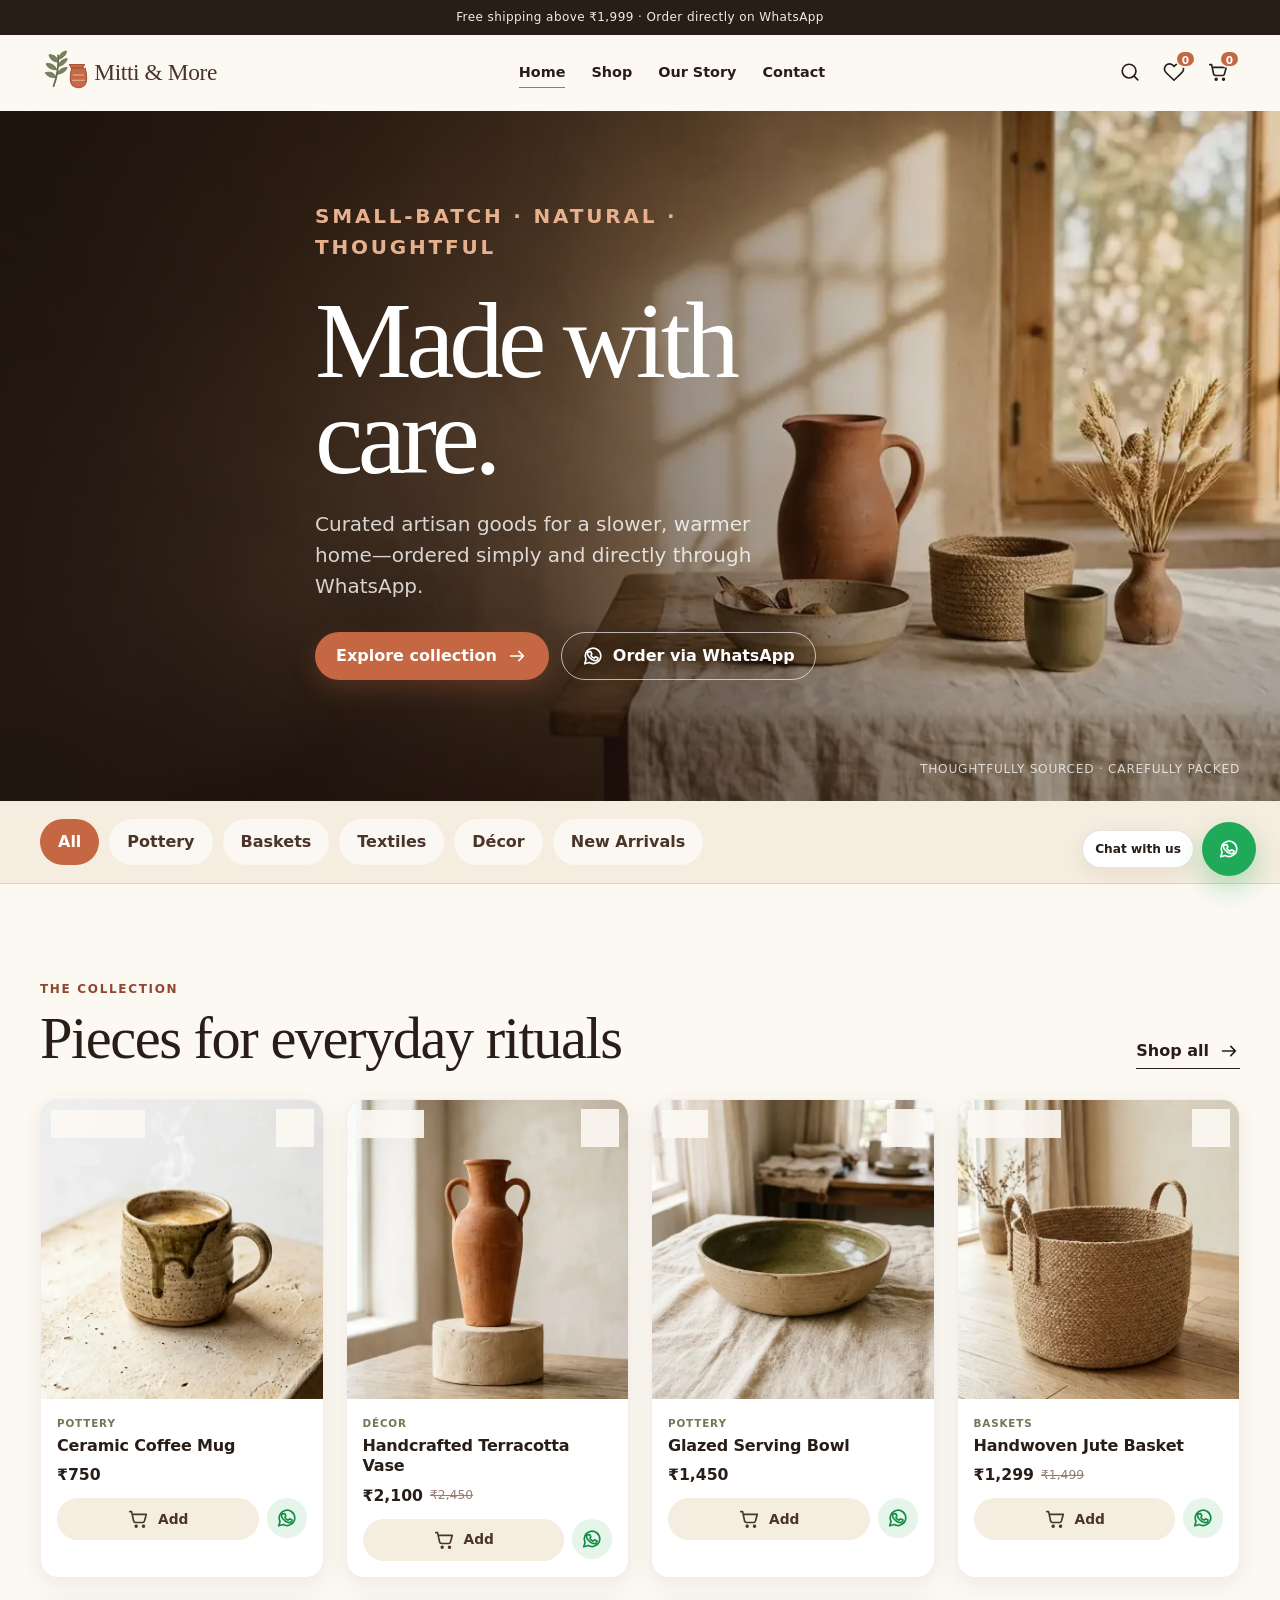
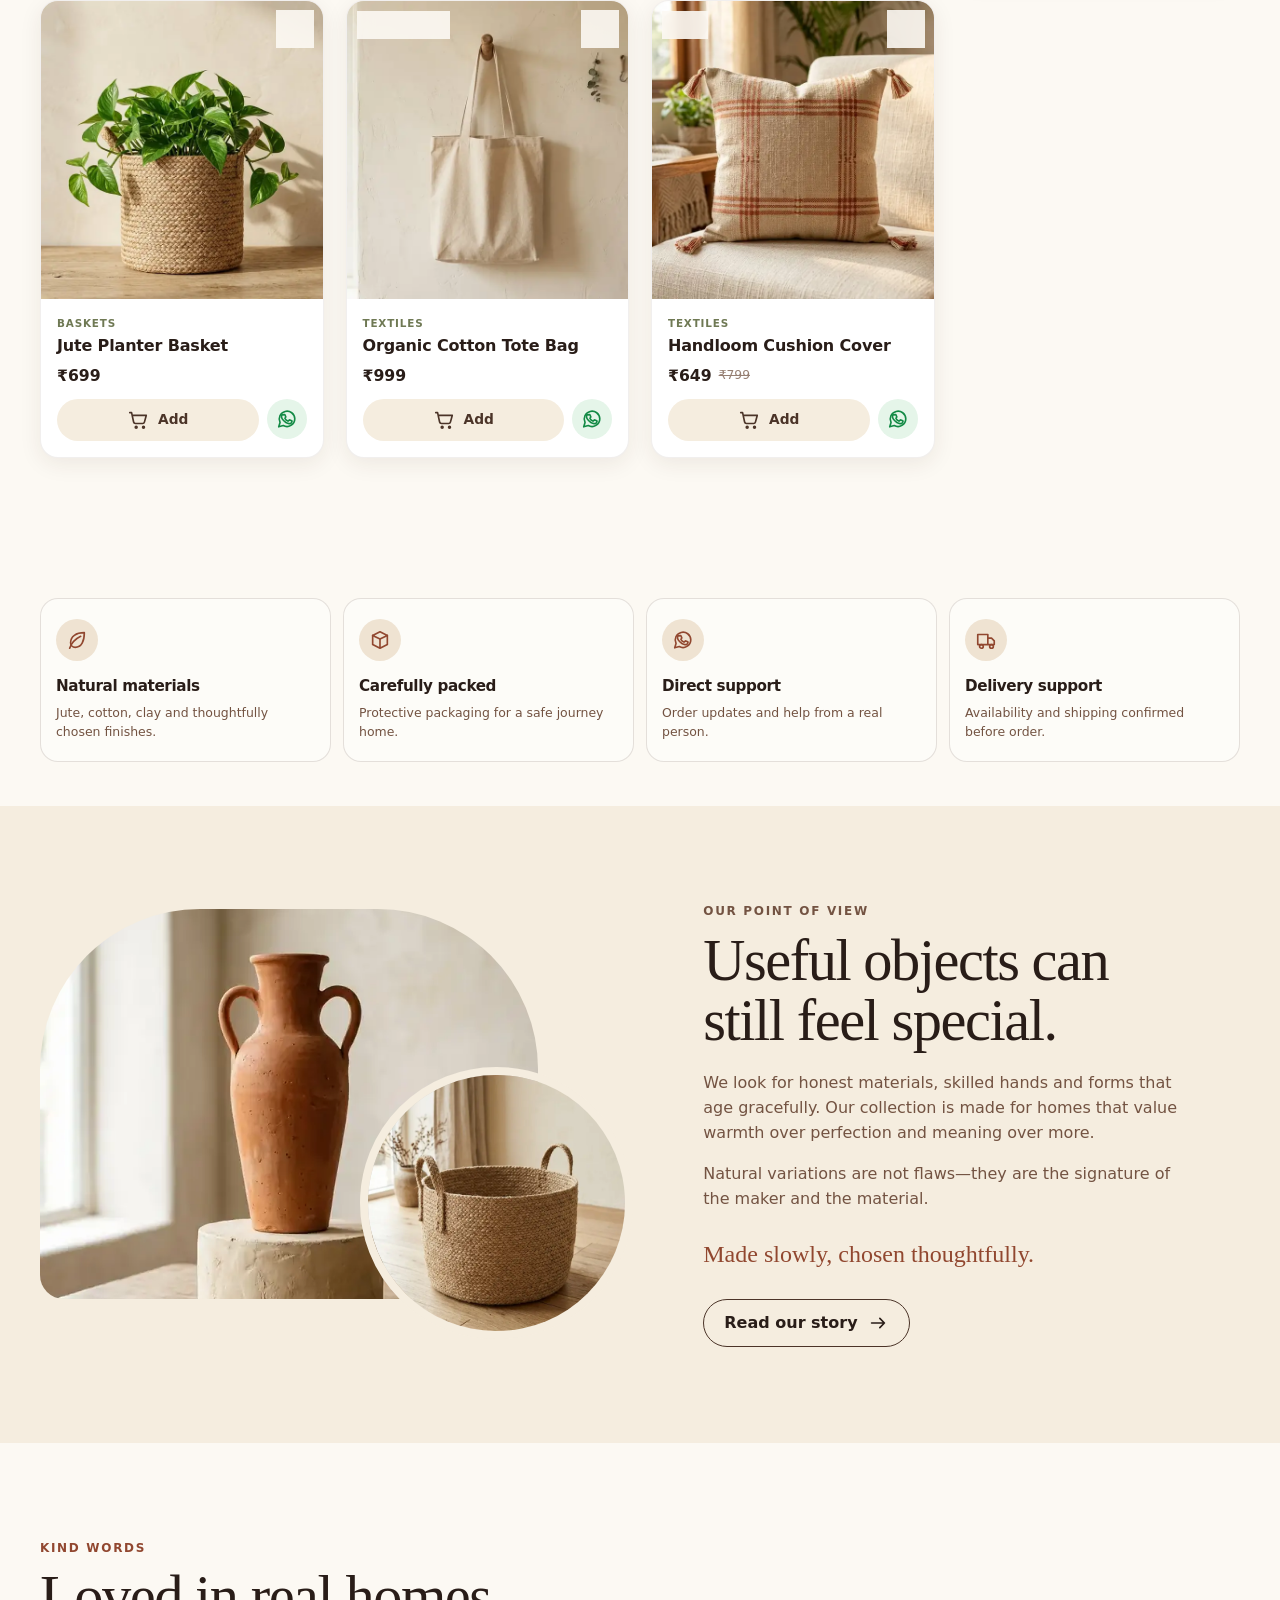
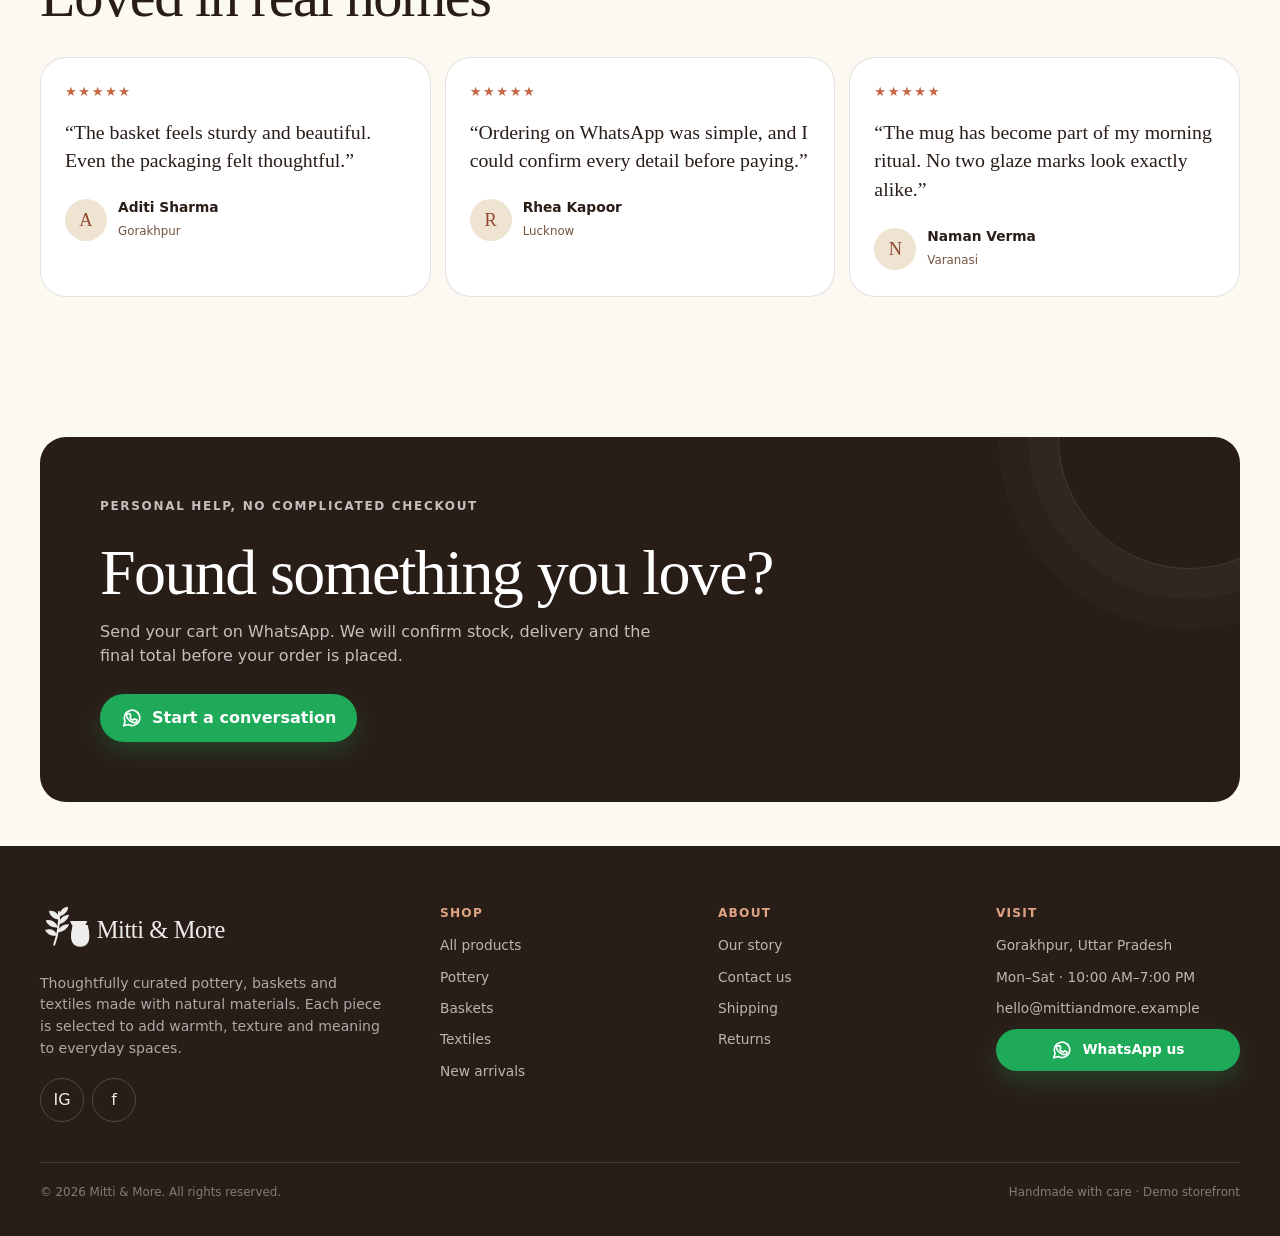
==== index.html @ ba809a96 "Install Mitti & More website" ====
<!doctype html>
<html lang="en-IN">
<head>
  <meta charset="utf-8">
  <meta name="viewport" content="width=device-width,initial-scale=1,viewport-fit=cover">
  <meta name="theme-color" content="#f5eddf">
  <meta name="description" content="Shop thoughtfully curated pottery, baskets and handwoven textiles. Build your cart and order directly on WhatsApp.">
  <meta property="og:title" content="Mitti & More — Handmade for warmer living">
  <meta property="og:description" content="Natural pottery, baskets and textiles ordered directly on WhatsApp.">
  <meta property="og:image" content="assets/images/hero/hero-home.jpg">
  <title>Mitti & More — Handmade for warmer living</title>
  <link rel="icon" href="favicon.svg" type="image/svg+xml">
  <link rel="manifest" href="manifest.webmanifest">
  <link rel="stylesheet" href="css/style.css">
  <script src="js/store-config.js" defer></script>
  <script src="js/products.js" defer></script>
  <script src="js/app.js" defer></script>
</head>
<body data-page="home"><main id="page-root"></main><noscript>This catalog needs JavaScript for product browsing and cart features.</noscript></body>
</html>
---- css/style.css ----
/* Mitti & More — mobile-first handcrafted commerce UI */
:root {
  --cream-50: #fcf9f3;
  --cream-100: #f5eddf;
  --cream-150: #efe3d2;
  --sand-200: #ddc9ad;
  --sand-300: #ceb28f;
  --terracotta-400: #d47a55;
  --terracotta-500: #c56743;
  --terracotta-700: #91472f;
  --sage-500: #6f7954;
  --brown-600: #735342;
  --brown-800: #4b3428;
  --brown-950: #291d18;
  --whatsapp: #1faa59;
  --whatsapp-dark: #138a45;
  --white: #ffffff;
  --danger: #a43c35;
  --line: rgba(75, 52, 40, .14);
  --shadow-sm: 0 6px 22px rgba(62, 43, 31, .08);
  --shadow-md: 0 18px 50px rgba(62, 43, 31, .12);
  --shadow-lg: 0 26px 80px rgba(42, 29, 22, .18);
  --serif: "Iowan Old Style", "Palatino Linotype", "Book Antiqua", Palatino, Georgia, serif;
  --sans: Inter, ui-sans-serif, system-ui, -apple-system, BlinkMacSystemFont, "Segoe UI", sans-serif;
  --container: 1200px;
  --radius-sm: 12px;
  --radius-md: 18px;
  --radius-lg: 26px;
  --header-height: 76px;
}

* { box-sizing: border-box; }
html { scroll-behavior: smooth; scroll-padding-top: 100px; }
body {
  margin: 0;
  min-width: 300px;
  background: var(--cream-50);
  color: var(--brown-950);
  font-family: var(--sans);
  font-size: 16px;
  line-height: 1.55;
  -webkit-font-smoothing: antialiased;
}
body.menu-open,
body.modal-open { overflow: hidden; }
img { max-width: 100%; display: block; }
a { color: inherit; text-decoration: none; }
button, input, select, textarea { font: inherit; }
button { color: inherit; }
button:focus-visible, a:focus-visible, input:focus-visible, select:focus-visible, textarea:focus-visible {
  outline: 3px solid rgba(197, 103, 67, .32);
  outline-offset: 3px;
}
::selection { background: var(--sand-200); color: var(--brown-950); }

.container { width: min(calc(100% - 32px), var(--container)); margin-inline: auto; }
.section { padding: 72px 0; }
.section-sm { padding: 44px 0; }
.eyebrow {
  margin: 0 0 10px;
  color: var(--terracotta-700);
  font-size: .75rem;
  font-weight: 800;
  letter-spacing: .14em;
  text-transform: uppercase;
}
.display, h1, h2, h3 { font-family: var(--serif); font-weight: 500; letter-spacing: -.025em; }
h1, h2, h3, p { margin-top: 0; }
.section-title { margin: 0; font-size: clamp(2rem, 5vw, 3.65rem); line-height: 1.03; }
.section-intro { max-width: 600px; color: var(--brown-600); margin: 14px 0 0; }
.section-heading { display: flex; justify-content: space-between; gap: 24px; align-items: end; margin-bottom: 30px; }
.muted { color: var(--brown-600); }
.sr-only { position: absolute; width: 1px; height: 1px; padding: 0; margin: -1px; overflow: hidden; clip: rect(0, 0, 0, 0); white-space: nowrap; border: 0; }
.no-scrollbar { scrollbar-width: none; }
.no-scrollbar::-webkit-scrollbar { display: none; }

/* Buttons */
.btn {
  border: 1px solid transparent;
  min-height: 48px;
  padding: 12px 20px;
  border-radius: 999px;
  display: inline-flex;
  align-items: center;
  justify-content: center;
  gap: 9px;
  font-weight: 750;
  line-height: 1;
  cursor: pointer;
  transition: transform .2s ease, box-shadow .2s ease, background .2s ease, border-color .2s ease;
}
.btn:hover { transform: translateY(-2px); }
.btn-primary { background: var(--terracotta-500); color: var(--white); box-shadow: 0 10px 25px rgba(197, 103, 67, .24); }
.btn-primary:hover { background: var(--terracotta-700); }
.btn-whatsapp { background: var(--whatsapp); color: var(--white); box-shadow: 0 10px 25px rgba(31, 170, 89, .24); }
.btn-whatsapp:hover { background: var(--whatsapp-dark); }
.btn-dark { background: var(--brown-950); color: var(--white); }
.btn-outline { background: transparent; border-color: var(--brown-800); }
.btn-outline:hover { background: var(--brown-950); color: white; }
.btn-soft { background: var(--cream-100); color: var(--brown-800); }
.btn-link { min-height: auto; border: 0; padding: 6px 0; background: none; border-radius: 0; border-bottom: 1px solid currentColor; }
.btn-block { width: 100%; }
.btn-sm { min-height: 40px; padding: 9px 14px; font-size: .86rem; }
.icon-btn {
  width: 44px; height: 44px; border: 0; border-radius: 50%; display: inline-grid; place-items: center;
  background: transparent; cursor: pointer; position: relative; transition: background .2s ease, transform .2s ease;
}
.icon-btn:hover { background: var(--cream-100); transform: translateY(-1px); }
.icon { width: 22px; height: 22px; display: block; fill: none; stroke: currentColor; stroke-width: 1.8; stroke-linecap: round; stroke-linejoin: round; }
.badge-count {
  position: absolute; right: 0; top: 0; min-width: 18px; height: 18px; padding: 0 5px;
  display: grid; place-items: center; background: var(--terracotta-500); color: white; border: 2px solid var(--cream-50); border-radius: 999px; font-size: .66rem; font-weight: 800;
}

/* Announcement + header */
.announcement { background: var(--brown-950); color: var(--cream-100); text-align: center; font-size: .75rem; letter-spacing: .035em; padding: 8px 16px; }
.site-header {
  height: var(--header-height); position: sticky; top: 0; z-index: 50; background: rgba(252,249,243,.94);
  backdrop-filter: blur(14px); border-bottom: 1px solid transparent; transition: box-shadow .2s, border-color .2s;
}
.site-header.scrolled { border-color: var(--line); box-shadow: 0 7px 25px rgba(62, 43, 31, .06); }
.header-inner { height: 100%; display: flex; align-items: center; justify-content: space-between; gap: 18px; }
.brand-logo { width: 196px; max-width: 48vw; }
.brand-logo img { width: 100%; height: auto; }
.desktop-nav { display: none; align-items: center; gap: 26px; font-size: .9rem; font-weight: 700; }
.desktop-nav a { position: relative; padding: 8px 0; }
.desktop-nav a::after { content: ""; position: absolute; left: 0; right: 100%; bottom: 3px; height: 1px; background: var(--terracotta-500); transition: right .2s; }
.desktop-nav a:hover::after, .desktop-nav a.active::after { right: 0; }
.header-actions { display: flex; align-items: center; gap: 0; }
.menu-toggle { display: inline-grid; }

/* Mobile menu */
.mobile-menu { position: fixed; inset: 0; z-index: 90; background: rgba(41,29,24,.45); opacity: 0; visibility: hidden; transition: .25s ease; }
.mobile-menu.open { opacity: 1; visibility: visible; }
.mobile-menu-panel {
  width: min(88vw, 390px); height: 100%; margin-left: auto; padding: 22px; background: var(--cream-50); transform: translateX(100%); transition: transform .3s ease; display: flex; flex-direction: column;
}
.mobile-menu.open .mobile-menu-panel { transform: translateX(0); }
.menu-head { display: flex; justify-content: space-between; align-items: center; padding-bottom: 24px; border-bottom: 1px solid var(--line); }
.menu-head img { width: 175px; }
.mobile-nav { display: grid; padding: 22px 0; }
.mobile-nav a { font-family: var(--serif); font-size: 1.8rem; padding: 12px 4px; border-bottom: 1px solid var(--line); }
.mobile-menu-foot { margin-top: auto; background: var(--cream-100); padding: 18px; border-radius: var(--radius-md); color: var(--brown-600); font-size: .9rem; }

/* Search overlay */
.search-overlay { position: fixed; inset: 0; z-index: 100; background: rgba(41,29,24,.6); opacity: 0; visibility: hidden; transition: .2s ease; padding: 18px; }
.search-overlay.open { opacity: 1; visibility: visible; }
.search-panel { width: min(100%, 760px); max-height: min(680px, calc(100vh - 36px)); overflow: hidden; margin: 6vh auto 0; background: var(--cream-50); border-radius: var(--radius-lg); box-shadow: var(--shadow-lg); transform: translateY(-12px); transition: .25s ease; }
.search-overlay.open .search-panel { transform: translateY(0); }
.search-head { display: flex; align-items: center; gap: 10px; padding: 18px; border-bottom: 1px solid var(--line); }
.search-head input { flex: 1; border: 0; background: transparent; font-size: 1.05rem; min-width: 0; outline: none; }
.search-results { padding: 12px; max-height: 520px; overflow: auto; }
.search-result { display: grid; grid-template-columns: 70px 1fr auto; gap: 14px; align-items: center; padding: 10px; border-radius: 14px; }
.search-result:hover { background: var(--cream-100); }
.search-result img { width: 70px; aspect-ratio: 1; border-radius: 11px; object-fit: cover; }
.search-result h4 { margin: 0 0 3px; font-size: .93rem; }
.search-result p { margin: 0; color: var(--brown-600); font-size: .82rem; }
.search-empty { padding: 45px 18px; text-align: center; color: var(--brown-600); }

/* Hero */
.hero { position: relative; min-height: min(690px, calc(100svh - 108px)); display: grid; align-items: center; overflow: hidden; background: var(--brown-950); color: white; }
.hero-media { position: absolute; inset: 0; }
.hero-media img { width: 100%; height: 100%; object-fit: cover; object-position: center; }
.hero-media::after { content: ""; position: absolute; inset: 0; background: linear-gradient(90deg, rgba(31,19,14,.88) 0%, rgba(36,22,16,.62) 42%, rgba(37,23,16,.1) 78%), linear-gradient(0deg, rgba(24,15,11,.2), transparent 55%); }
.hero-content { position: relative; z-index: 1; padding: 70px 0 90px; max-width: 650px; }
.hero .eyebrow { color: #e8b18e; }
.hero h1 { font-size: clamp(3.2rem, 10vw, 6.8rem); line-height: .88; margin: 0 0 24px; letter-spacing: -.05em; }
.hero p { color: rgba(255,255,255,.8); font-size: clamp(1rem,2.5vw,1.25rem); max-width: 480px; margin-bottom: 30px; }
.hero-actions { display: flex; flex-wrap: wrap; gap: 12px; }
.hero .btn-outline { border-color: rgba(255,255,255,.65); color: white; }
.hero .btn-outline:hover { background: white; color: var(--brown-950); }
.hero-note { position: absolute; z-index: 2; bottom: 22px; right: max(16px, calc((100vw - var(--container))/2)); display: none; color: rgba(255,255,255,.74); font-size: .76rem; letter-spacing: .06em; text-transform: uppercase; }

/* Category strip */
.category-strip-wrap { background: var(--cream-100); border-bottom: 1px solid var(--line); }
.category-strip { display: flex; gap: 10px; overflow-x: auto; padding: 18px 0; }
.category-pill { white-space: nowrap; border: 1px solid transparent; border-radius: 999px; padding: 10px 17px; background: rgba(255,255,255,.6); cursor: pointer; font-weight: 650; color: var(--brown-800); transition: .2s ease; }
.category-pill:hover, .category-pill.active { color: white; background: var(--terracotta-500); }

/* Product cards */
.product-grid { display: grid; grid-template-columns: repeat(2, minmax(0, 1fr)); gap: 13px; }
.product-card { min-width: 0; background: var(--white); border: 1px solid rgba(75,52,40,.08); border-radius: var(--radius-md); overflow: hidden; box-shadow: var(--shadow-sm); transition: transform .25s ease, box-shadow .25s ease; }
.product-card:hover { transform: translateY(-5px); box-shadow: var(--shadow-md); }
.product-media { display: block; position: relative; overflow: hidden; aspect-ratio: 1 / 1.08; background: var(--cream-100); }
.product-media img { width: 100%; height: 100%; object-fit: cover; transition: transform .45s ease; }
.product-card:hover .product-media img { transform: scale(1.035); }
.product-badge { position: absolute; left: 10px; top: 10px; padding: 6px 9px; border-radius: 999px; background: rgba(252,249,243,.9); backdrop-filter: blur(8px); color: var(--terracotta-700); font-size: .64rem; font-weight: 850; letter-spacing: .04em; text-transform: uppercase; }
.wishlist-btn { position: absolute; right: 9px; top: 9px; background: rgba(252,249,243,.9); backdrop-filter: blur(8px); width: 38px; height: 38px; }
.wishlist-btn.active { background: var(--terracotta-500); color: white; }
.product-body { padding: 13px; }
.product-category { color: var(--sage-500); font-size: .65rem; font-weight: 800; letter-spacing: .08em; text-transform: uppercase; margin: 0 0 5px; }
.product-title { font-family: var(--sans); font-weight: 700; font-size: .9rem; line-height: 1.28; letter-spacing: -.01em; margin: 0 0 7px; }
.product-price-row { display: flex; align-items: center; flex-wrap: wrap; gap: 7px; margin-bottom: 11px; }
.product-price { font-weight: 850; font-size: .98rem; }
.product-old-price { color: #967f72; font-size: .77rem; text-decoration: line-through; }
.product-actions { display: flex; gap: 8px; }
.product-actions .btn { flex: 1; padding-inline: 10px; }
.quick-whatsapp { display: none; width: 40px; height: 40px; background: #e5f5e9; color: var(--whatsapp-dark); }

/* Story + trust */
.trust-grid { display: grid; grid-template-columns: repeat(2, 1fr); gap: 12px; }
.trust-item { padding: 20px 15px; border: 1px solid var(--line); border-radius: var(--radius-md); background: rgba(255,255,255,.45); }
.trust-icon { width: 42px; height: 42px; display: grid; place-items: center; border-radius: 50%; background: var(--cream-150); color: var(--terracotta-700); margin-bottom: 14px; }
.trust-item h3 { font-family: var(--sans); font-size: .95rem; font-weight: 800; margin: 0 0 4px; }
.trust-item p { margin: 0; color: var(--brown-600); font-size: .78rem; }
.story-section { background: var(--cream-100); overflow: hidden; }
.story-grid { display: grid; gap: 30px; align-items: center; }
.story-collage { position: relative; min-height: 430px; }
.story-collage .story-main { width: 84%; height: 390px; object-fit: cover; border-radius: 160px 160px 24px 24px; }
.story-collage .story-small { position: absolute; right: 0; bottom: 0; width: 46%; aspect-ratio: 1; object-fit: cover; border: 8px solid var(--cream-100); border-radius: 50%; }
.story-copy .section-title { margin-bottom: 20px; }
.story-copy p { color: var(--brown-600); }
.signature { font-family: var(--serif); font-size: 1.5rem; color: var(--terracotta-700); margin: 25px 0; }

/* Testimonials */
.testimonial-grid { display: grid; gap: 14px; }
.testimonial { padding: 24px; border: 1px solid var(--line); border-radius: var(--radius-lg); background: white; }
.stars { color: var(--terracotta-500); letter-spacing: .12em; font-size: .82rem; margin-bottom: 15px; }
.testimonial blockquote { margin: 0 0 22px; font-family: var(--serif); font-size: 1.24rem; line-height: 1.45; }
.reviewer { display: flex; gap: 11px; align-items: center; }
.reviewer-avatar { width: 42px; height: 42px; border-radius: 50%; display: grid; place-items: center; background: var(--cream-150); color: var(--terracotta-700); font-family: var(--serif); font-size: 1.15rem; }
.reviewer strong { display: block; font-size: .86rem; }
.reviewer span { color: var(--brown-600); font-size: .74rem; }

/* CTA banner */
.cta-banner { position: relative; overflow: hidden; background: var(--brown-950); color: white; border-radius: var(--radius-lg); padding: 40px 24px; }
.cta-banner::before { content: ""; position: absolute; width: 260px; height: 260px; border: 1px solid rgba(255,255,255,.12); border-radius: 50%; right: -80px; top: -130px; box-shadow: 0 0 0 30px rgba(255,255,255,.025), 0 0 0 60px rgba(255,255,255,.018); }
.cta-banner > * { position: relative; z-index: 1; }
.cta-banner h2 { font-size: clamp(2.1rem, 6vw, 4rem); line-height: 1; margin-bottom: 15px; }
.cta-banner p { color: rgba(255,255,255,.72); max-width: 570px; margin-bottom: 25px; }

/* Inner page header */
.page-hero { padding: 60px 0 48px; background: var(--cream-100); border-bottom: 1px solid var(--line); }
.page-hero h1 { font-size: clamp(3rem, 8vw, 5.6rem); line-height: .94; margin-bottom: 14px; }
.page-hero p { max-width: 620px; color: var(--brown-600); margin: 0; }
.breadcrumb { display: flex; flex-wrap: wrap; gap: 7px; align-items: center; color: var(--brown-600); font-size: .78rem; margin-bottom: 20px; }
.breadcrumb a:hover { color: var(--terracotta-700); }

/* Shop */
.shop-layout { display: grid; gap: 22px; }
.shop-toolbar { display: grid; gap: 13px; margin-bottom: 25px; }
.search-box { min-height: 48px; display: flex; align-items: center; gap: 10px; padding: 0 15px; background: white; border: 1px solid var(--line); border-radius: 999px; }
.search-box input { flex: 1; min-width: 0; border: 0; outline: none; background: transparent; }
.sort-row { display: flex; justify-content: space-between; align-items: center; gap: 12px; }
.product-count { color: var(--brown-600); font-size: .86rem; }
.select { border: 1px solid var(--line); border-radius: 999px; background: white; padding: 10px 35px 10px 14px; color: var(--brown-800); }
.shop-categories { display: flex; gap: 8px; overflow-x: auto; padding-bottom: 4px; }
.shop-categories .category-pill { border-color: var(--line); background: white; }
.shop-categories .category-pill.active { background: var(--terracotta-500); border-color: var(--terracotta-500); }

/* Product detail */
.product-detail { display: grid; gap: 28px; }
.product-gallery { position: relative; }
.product-main-image { width: 100%; aspect-ratio: 1; object-fit: cover; border-radius: var(--radius-lg); background: var(--cream-100); }
.product-info h1 { font-size: clamp(2.4rem, 7vw, 4.4rem); line-height: .98; margin-bottom: 14px; }
.product-detail-price { display: flex; align-items: baseline; gap: 10px; font-weight: 850; font-size: 1.4rem; margin-bottom: 16px; }
.stock-line { display: flex; align-items: center; gap: 8px; color: var(--sage-500); font-size: .84rem; font-weight: 700; }
.stock-dot { width: 8px; height: 8px; border-radius: 50%; background: currentColor; box-shadow: 0 0 0 4px rgba(111,121,84,.13); }
.product-lead { color: var(--brown-600); margin: 22px 0; font-size: 1.03rem; }
.quantity-row { display: flex; gap: 12px; margin: 18px 0; }
.quantity-control { height: 48px; min-width: 124px; display: grid; grid-template-columns: 40px 1fr 40px; border: 1px solid var(--line); border-radius: 999px; background: white; overflow: hidden; }
.quantity-control button { border: 0; background: transparent; cursor: pointer; }
.quantity-control span { display: grid; place-items: center; font-weight: 800; }
.product-cta-row { display: grid; gap: 10px; }
.product-meta { margin-top: 24px; padding-top: 20px; border-top: 1px solid var(--line); display: grid; gap: 8px; color: var(--brown-600); font-size: .84rem; }
.product-meta strong { color: var(--brown-950); }
.accordions { margin-top: 28px; border-top: 1px solid var(--line); }
.accordion { border-bottom: 1px solid var(--line); }
.accordion summary { list-style: none; cursor: pointer; padding: 17px 2px; display: flex; justify-content: space-between; font-weight: 750; }
.accordion summary::-webkit-details-marker { display: none; }
.accordion summary::after { content: "+"; font-size: 1.3rem; font-weight: 400; }
.accordion[open] summary::after { content: "−"; }
.accordion p { color: var(--brown-600); font-size: .9rem; padding: 0 2px 17px; margin: 0; }

/* Cart */
.cart-layout { display: grid; gap: 26px; align-items: start; }
.cart-items { display: grid; gap: 12px; }
.cart-item { display: grid; grid-template-columns: 86px 1fr; gap: 14px; padding: 12px; border: 1px solid var(--line); background: white; border-radius: var(--radius-md); }
.cart-item img { width: 86px; aspect-ratio: 1; object-fit: cover; border-radius: var(--radius-sm); }
.cart-item-head { display: flex; justify-content: space-between; gap: 8px; }
.cart-item h3 { font-family: var(--sans); font-size: .9rem; font-weight: 750; margin: 0 0 4px; }
.cart-item-price { font-size: .82rem; color: var(--brown-600); }
.remove-btn { width: 32px; height: 32px; color: var(--danger); }
.cart-item-actions { margin-top: 12px; display: flex; justify-content: space-between; align-items: center; gap: 12px; }
.cart-item .quantity-control { height: 36px; min-width: 100px; grid-template-columns: 32px 1fr 32px; }
.cart-line-total { font-size: .9rem; font-weight: 850; }
.order-summary { position: sticky; top: 98px; padding: 22px; background: var(--cream-100); border-radius: var(--radius-lg); border: 1px solid var(--line); }
.order-summary h2 { font-size: 1.8rem; margin-bottom: 18px; }
.summary-line { display: flex; justify-content: space-between; gap: 15px; margin: 9px 0; color: var(--brown-600); font-size: .9rem; }
.summary-total { padding-top: 15px; margin-top: 15px; border-top: 1px solid var(--line); color: var(--brown-950); font-weight: 850; font-size: 1.06rem; }
.free-shipping { padding: 12px; margin: 15px 0; background: rgba(111,121,84,.11); border-radius: 12px; color: var(--sage-500); font-size: .8rem; }
.progress-track { height: 6px; margin-top: 9px; overflow: hidden; border-radius: 999px; background: rgba(111,121,84,.16); }
.progress-fill { height: 100%; background: var(--sage-500); border-radius: inherit; }
.checkout-form { display: grid; gap: 12px; margin-top: 20px; }
.field { display: grid; gap: 6px; }
.field label { font-size: .78rem; font-weight: 750; }
.field input, .field textarea, .field select { width: 100%; border: 1px solid var(--line); border-radius: 12px; padding: 12px 13px; background: white; color: var(--brown-950); }
.field textarea { resize: vertical; min-height: 78px; }
.form-row { display: grid; gap: 12px; }
.form-note { font-size: .72rem; color: var(--brown-600); margin: 0; }

/* Empty state */
.empty-state { text-align: center; padding: 65px 20px; border: 1px dashed var(--sand-300); border-radius: var(--radius-lg); background: rgba(255,255,255,.45); }
.empty-icon { width: 78px; height: 78px; display: grid; place-items: center; margin: 0 auto 18px; border-radius: 50%; background: var(--cream-150); color: var(--terracotta-700); }
.empty-icon .icon { width: 34px; height: 34px; }
.empty-state h2 { font-size: 2rem; margin-bottom: 8px; }
.empty-state p { color: var(--brown-600); max-width: 440px; margin: 0 auto 22px; }

/* About/contact/policies */
.editorial-grid { display: grid; gap: 34px; align-items: center; }
.editorial-image { border-radius: var(--radius-lg); overflow: hidden; background: var(--cream-100); }
.editorial-image img { width: 100%; aspect-ratio: 4/5; object-fit: cover; }
.editorial-copy .big-number { font-family: var(--serif); font-size: 5rem; line-height: 1; color: var(--sand-300); }
.editorial-copy p { color: var(--brown-600); }
.values-grid { display: grid; gap: 14px; }
.value-card { padding: 26px; border-radius: var(--radius-lg); background: white; border: 1px solid var(--line); }
.value-card .number { color: var(--terracotta-500); font-size: .75rem; font-weight: 850; letter-spacing: .1em; }
.value-card h3 { font-size: 1.6rem; margin: 13px 0 8px; }
.value-card p { color: var(--brown-600); margin: 0; font-size: .9rem; }
.contact-layout { display: grid; gap: 24px; }
.contact-cards { display: grid; gap: 12px; }
.contact-card { display: flex; gap: 15px; padding: 20px; border-radius: var(--radius-md); border: 1px solid var(--line); background: white; }
.contact-card .trust-icon { flex: 0 0 auto; margin: 0; }
.contact-card h3 { font-family: var(--sans); font-size: .88rem; font-weight: 800; margin: 0 0 4px; }
.contact-card p, .contact-card a { margin: 0; color: var(--brown-600); font-size: .86rem; }
.contact-form-card { background: var(--cream-100); border-radius: var(--radius-lg); padding: 24px; }
.contact-form-card h2 { font-size: 2rem; }
.policy-layout { display: grid; gap: 25px; }
.policy-nav { display: flex; gap: 8px; overflow-x: auto; position: sticky; top: 88px; z-index: 4; padding: 10px; margin-inline: -10px; background: rgba(252,249,243,.94); backdrop-filter: blur(10px); }
.policy-nav a { white-space: nowrap; padding: 9px 13px; border-radius: 999px; border: 1px solid var(--line); background: white; font-size: .8rem; font-weight: 700; }
.policy-content { display: grid; gap: 40px; }
.policy-section { scroll-margin-top: 150px; }
.policy-section h2 { font-size: 2rem; margin-bottom: 12px; }
.policy-section h3 { font-family: var(--sans); font-size: .95rem; font-weight: 800; margin-top: 22px; }
.policy-section p, .policy-section li { color: var(--brown-600); font-size: .9rem; }
.policy-section ul { padding-left: 20px; }

/* Footer */
.site-footer { background: var(--brown-950); color: var(--cream-100); padding: 58px 0 96px; }
.footer-grid { display: grid; gap: 34px; }
.footer-brand img { width: 205px; filter: brightness(0) invert(1); opacity: .92; }
.footer-brand p { max-width: 350px; color: rgba(255,255,255,.62); font-size: .88rem; margin: 18px 0; }
.footer-social { display: flex; gap: 8px; }
.footer-social .icon-btn { border: 1px solid rgba(255,255,255,.18); }
.footer-col h3 { font-family: var(--sans); font-size: .76rem; font-weight: 850; letter-spacing: .1em; text-transform: uppercase; color: #dfa482; }
.footer-links { display: grid; gap: 10px; }
.footer-links a { color: rgba(255,255,255,.68); font-size: .86rem; }
.footer-links a:hover { color: white; }
.footer-bottom { margin-top: 40px; padding-top: 20px; border-top: 1px solid rgba(255,255,255,.12); color: rgba(255,255,255,.42); font-size: .74rem; display: flex; justify-content: space-between; gap: 15px; flex-wrap: wrap; }

/* Mobile bottom nav */
.mobile-bottom-nav { position: fixed; z-index: 45; bottom: 0; left: 0; right: 0; height: 68px; padding-bottom: env(safe-area-inset-bottom); background: rgba(255,255,255,.96); backdrop-filter: blur(12px); border-top: 1px solid var(--line); display: grid; grid-template-columns: repeat(4,1fr); }
.mobile-bottom-nav a { position: relative; display: flex; flex-direction: column; align-items: center; justify-content: center; gap: 2px; color: var(--brown-600); font-size: .62rem; }
.mobile-bottom-nav a.active { color: var(--terracotta-700); font-weight: 750; }
.mobile-bottom-nav .icon { width: 20px; height: 20px; }
.mobile-bottom-nav .badge-count { right: calc(50% - 22px); top: 7px; border-color: white; }

/* WhatsApp float, toast, modal */
.whatsapp-float { position: fixed; z-index: 44; right: 16px; bottom: 82px; display: flex; align-items: center; gap: 8px; }
.whatsapp-float span { display: none; background: white; border: 1px solid var(--line); box-shadow: var(--shadow-sm); border-radius: 999px; padding: 9px 12px; font-size: .76rem; font-weight: 750; }
.whatsapp-float button { width: 54px; height: 54px; border: 0; border-radius: 50%; background: var(--whatsapp); color: white; display: grid; place-items: center; box-shadow: 0 12px 28px rgba(31,170,89,.32); cursor: pointer; }
.toast { position: fixed; z-index: 150; left: 50%; bottom: 88px; transform: translate(-50%, 20px); opacity: 0; visibility: hidden; width: max-content; max-width: calc(100% - 30px); padding: 12px 16px; background: var(--brown-950); color: white; border-radius: 999px; box-shadow: var(--shadow-lg); font-size: .82rem; transition: .25s ease; text-align: center; }
.toast.show { opacity: 1; visibility: visible; transform: translate(-50%,0); }
.modal { position: fixed; inset: 0; z-index: 130; background: rgba(41,29,24,.62); padding: 16px; opacity: 0; visibility: hidden; transition: .2s; display: grid; place-items: center; }
.modal.open { opacity: 1; visibility: visible; }
.modal-card { width: min(100%, 570px); max-height: calc(100vh - 32px); overflow: auto; background: var(--cream-50); border-radius: var(--radius-lg); padding: 22px; box-shadow: var(--shadow-lg); transform: translateY(12px); transition: .2s; }
.modal.open .modal-card { transform: translateY(0); }
.modal-head { display: flex; justify-content: space-between; gap: 16px; align-items: start; margin-bottom: 15px; }
.modal-head h2 { font-size: 1.9rem; margin: 0; }
.message-preview { white-space: pre-wrap; background: white; border: 1px solid var(--line); border-radius: var(--radius-sm); padding: 15px; color: var(--brown-600); font: .82rem/1.55 var(--sans); max-height: 330px; overflow: auto; }
.modal-actions { display: flex; flex-wrap: wrap; gap: 10px; margin-top: 16px; }

@media (min-width: 560px) {
  .product-grid { gap: 18px; }
  .product-body { padding: 16px; }
  .product-title { font-size: 1rem; }
  .quick-whatsapp { display: inline-grid; }
  .form-row { grid-template-columns: 1fr 1fr; }
  .testimonial-grid { grid-template-columns: repeat(2,1fr); }
  .values-grid { grid-template-columns: repeat(2,1fr); }
}

@media (min-width: 768px) {
  body { padding-bottom: 0; }
  .section { padding: 96px 0; }
  .desktop-nav { display: flex; }
  .menu-toggle { display: none; }
  .hero-note { display: block; }
  .product-grid { grid-template-columns: repeat(3,minmax(0,1fr)); gap: 22px; }
  .product-media { aspect-ratio: 1 / 1.06; }
  .trust-grid { grid-template-columns: repeat(4,1fr); }
  .story-grid { grid-template-columns: 1.05fr .95fr; gap: 70px; }
  .story-grid .story-copy { padding-right: 4vw; }
  .testimonial-grid { grid-template-columns: repeat(3,1fr); }
  .cta-banner { padding: 60px; }
  .shop-toolbar { grid-template-columns: 1fr auto; align-items: center; }
  .search-box { max-width: 500px; }
  .product-detail { grid-template-columns: minmax(0,1.05fr) minmax(330px,.95fr); gap: 60px; align-items: start; }
  .product-info { position: sticky; top: 105px; }
  .product-cta-row { grid-template-columns: 1fr 1fr; }
  .cart-layout { grid-template-columns: minmax(0,1.4fr) minmax(330px,.6fr); gap: 40px; }
  .cart-item { grid-template-columns: 120px 1fr; padding: 15px; }
  .cart-item img { width: 120px; }
  .editorial-grid { grid-template-columns: 1fr 1fr; gap: 70px; }
  .editorial-grid.reverse .editorial-image { order: 2; }
  .values-grid { grid-template-columns: repeat(3,1fr); }
  .contact-layout { grid-template-columns: .8fr 1.2fr; gap: 50px; }
  .contact-form-card { padding: 38px; }
  .policy-layout { grid-template-columns: 220px 1fr; gap: 55px; }
  .policy-nav { align-self: start; flex-direction: column; position: sticky; top: 110px; background: transparent; backdrop-filter: none; }
  .footer-grid { grid-template-columns: 1.5fr repeat(3,1fr); }
  .mobile-bottom-nav { display: none; }
  .whatsapp-float { bottom: 24px; right: 24px; }
  .whatsapp-float span { display: block; }
  .site-footer { padding-bottom: 35px; }
  .toast { bottom: 30px; }
}

@media (min-width: 1024px) {
  .product-grid { grid-template-columns: repeat(4,minmax(0,1fr)); }
  .hero-content { padding-block: 90px 120px; }
  .page-hero { padding: 82px 0 64px; }
}

@media (max-width: 400px) {
  .container { width: min(calc(100% - 22px), var(--container)); }
  .brand-logo { width: 164px; }
  .header-actions .icon-btn { width: 40px; height: 40px; }
  .product-actions .btn { font-size: .75rem; }
  .product-body { padding: 11px; }
  .hero h1 { font-size: 3.05rem; }
}

@media (prefers-reduced-motion: reduce) {
  *, *::before, *::after { scroll-behavior: auto !important; animation-duration: .01ms !important; transition-duration: .01ms !important; }
}
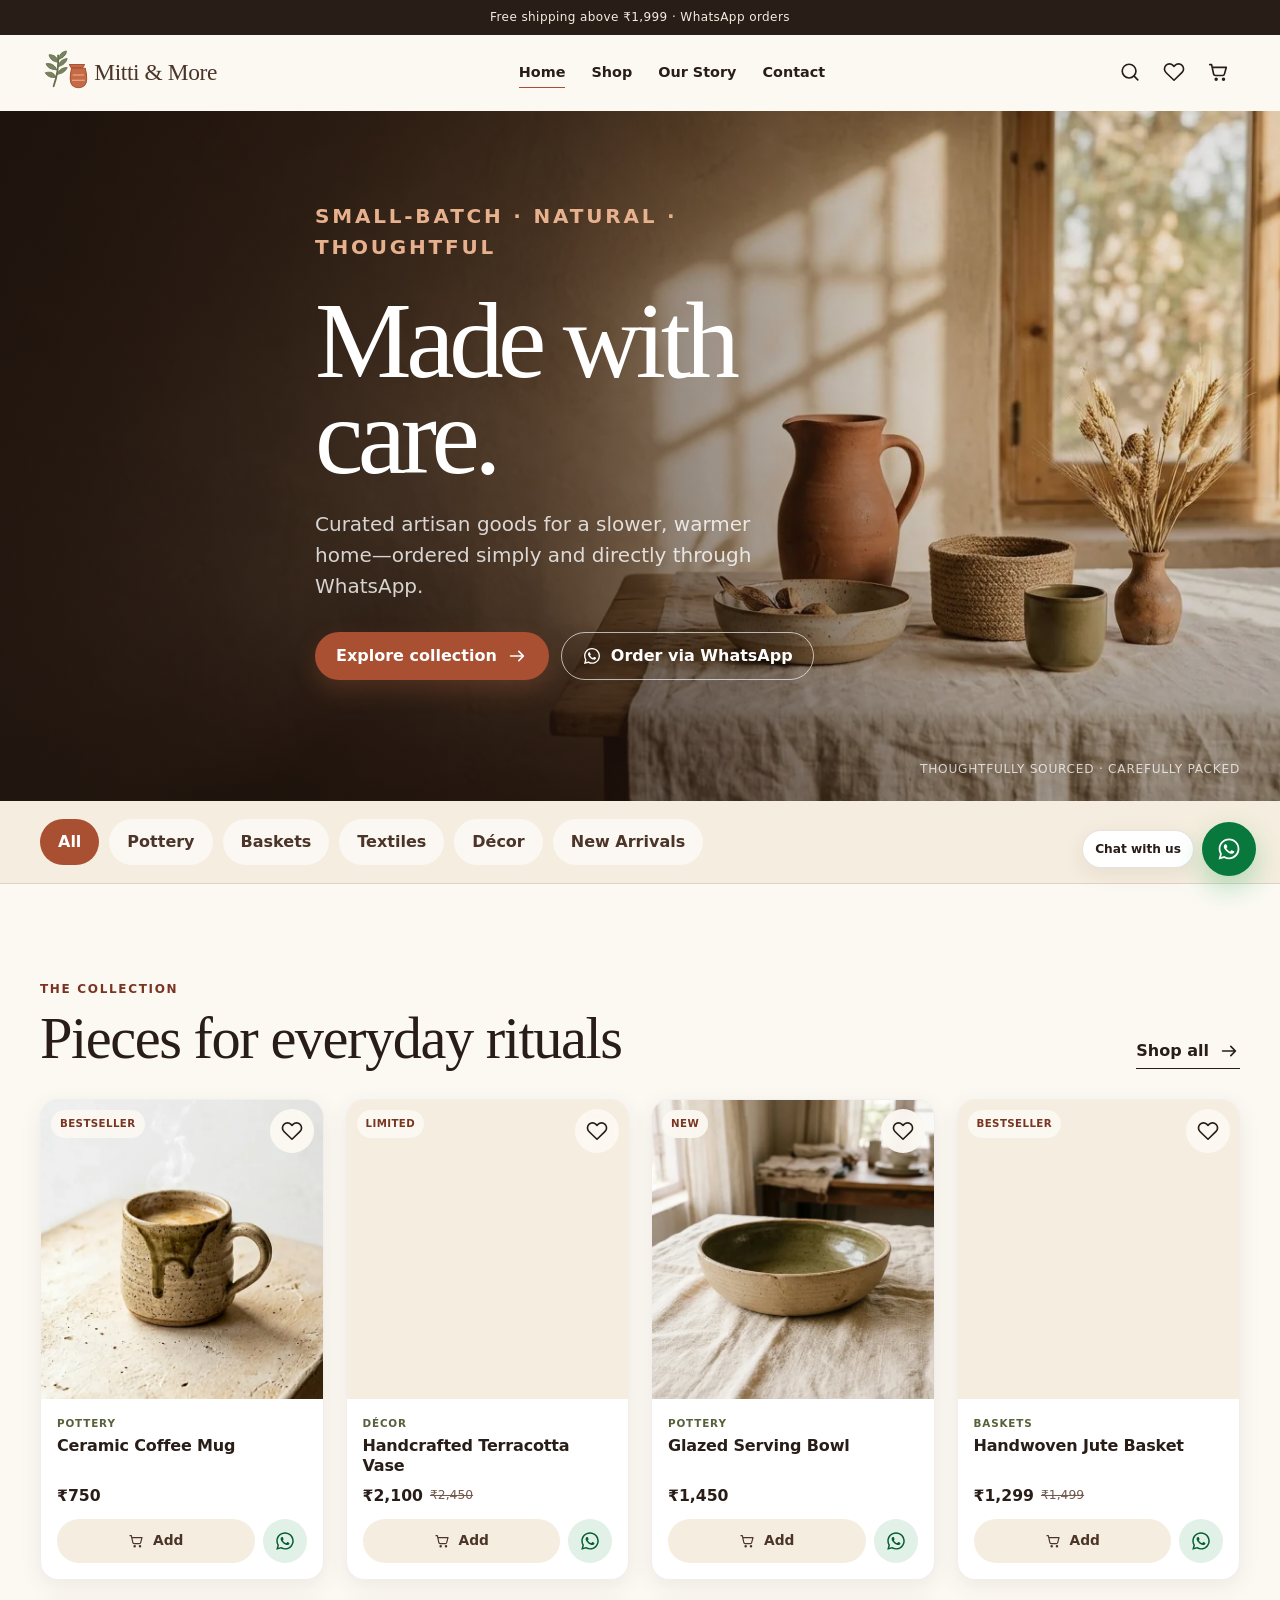
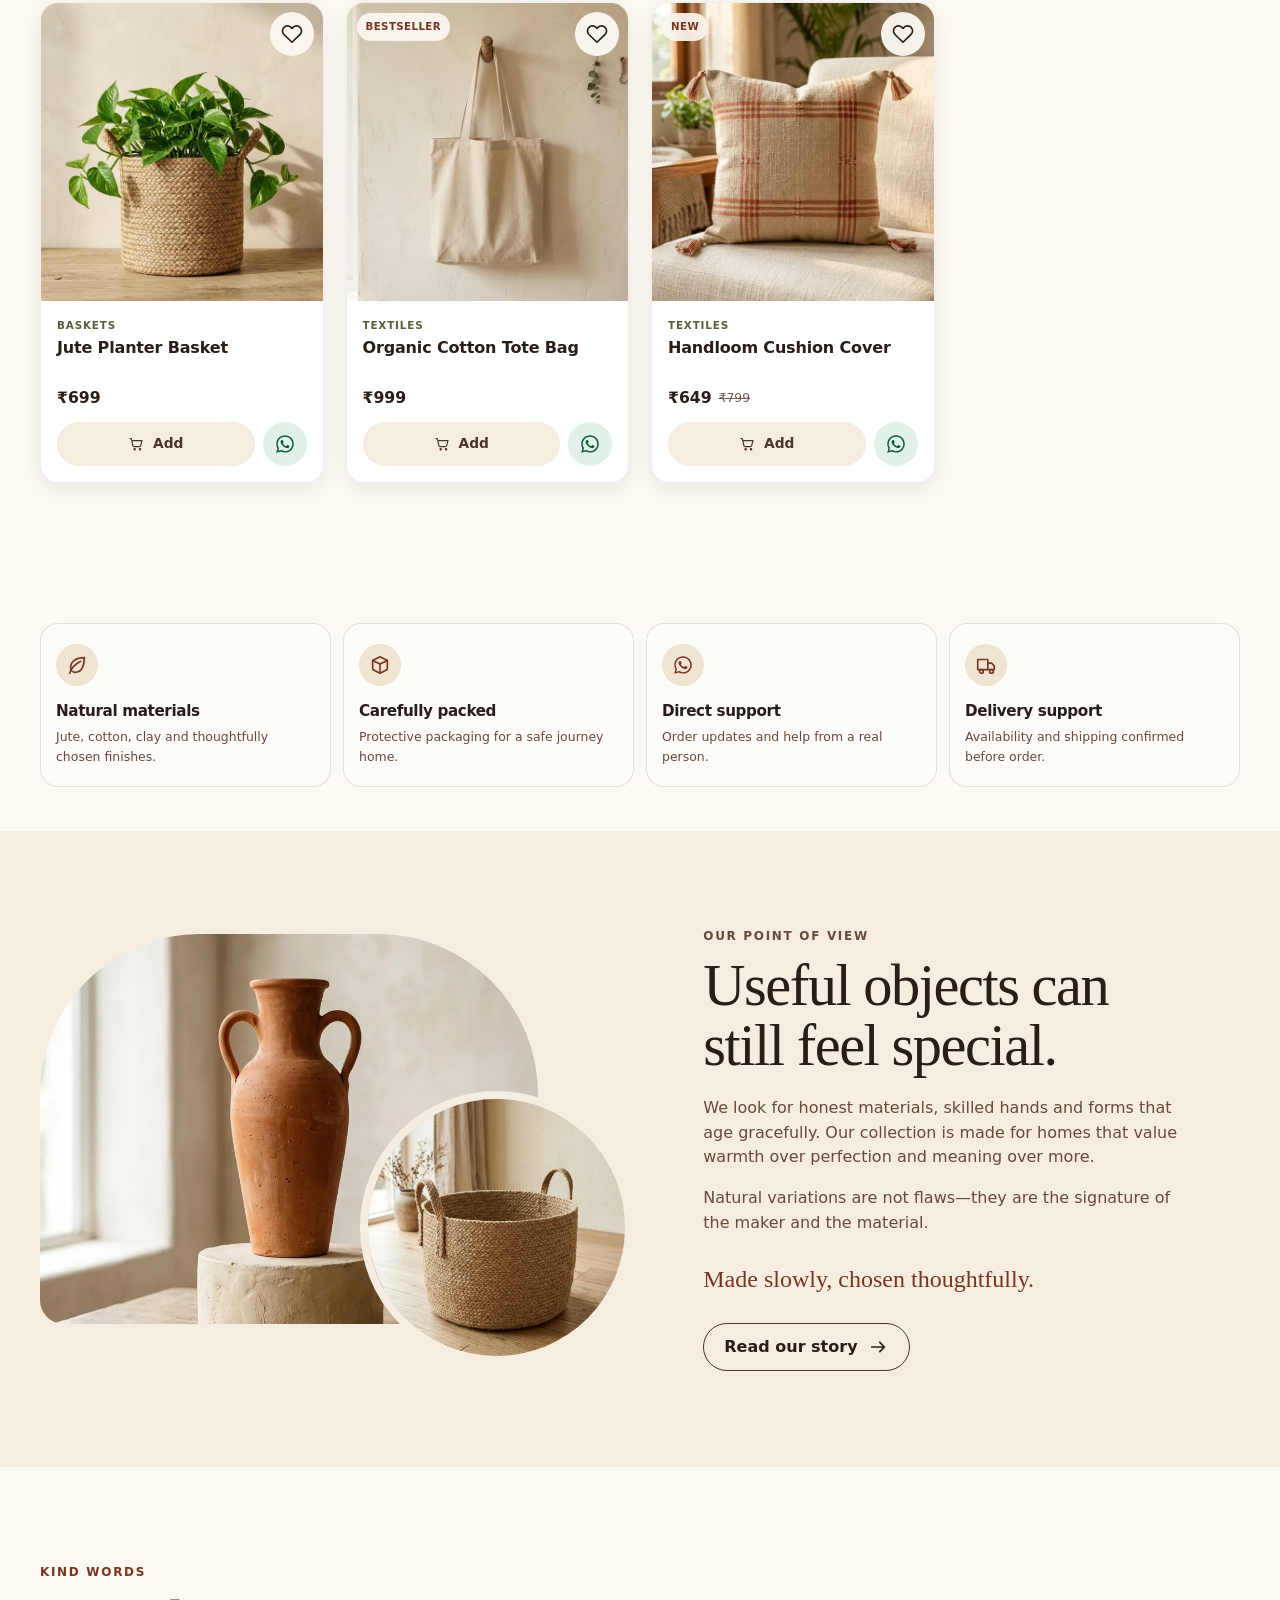
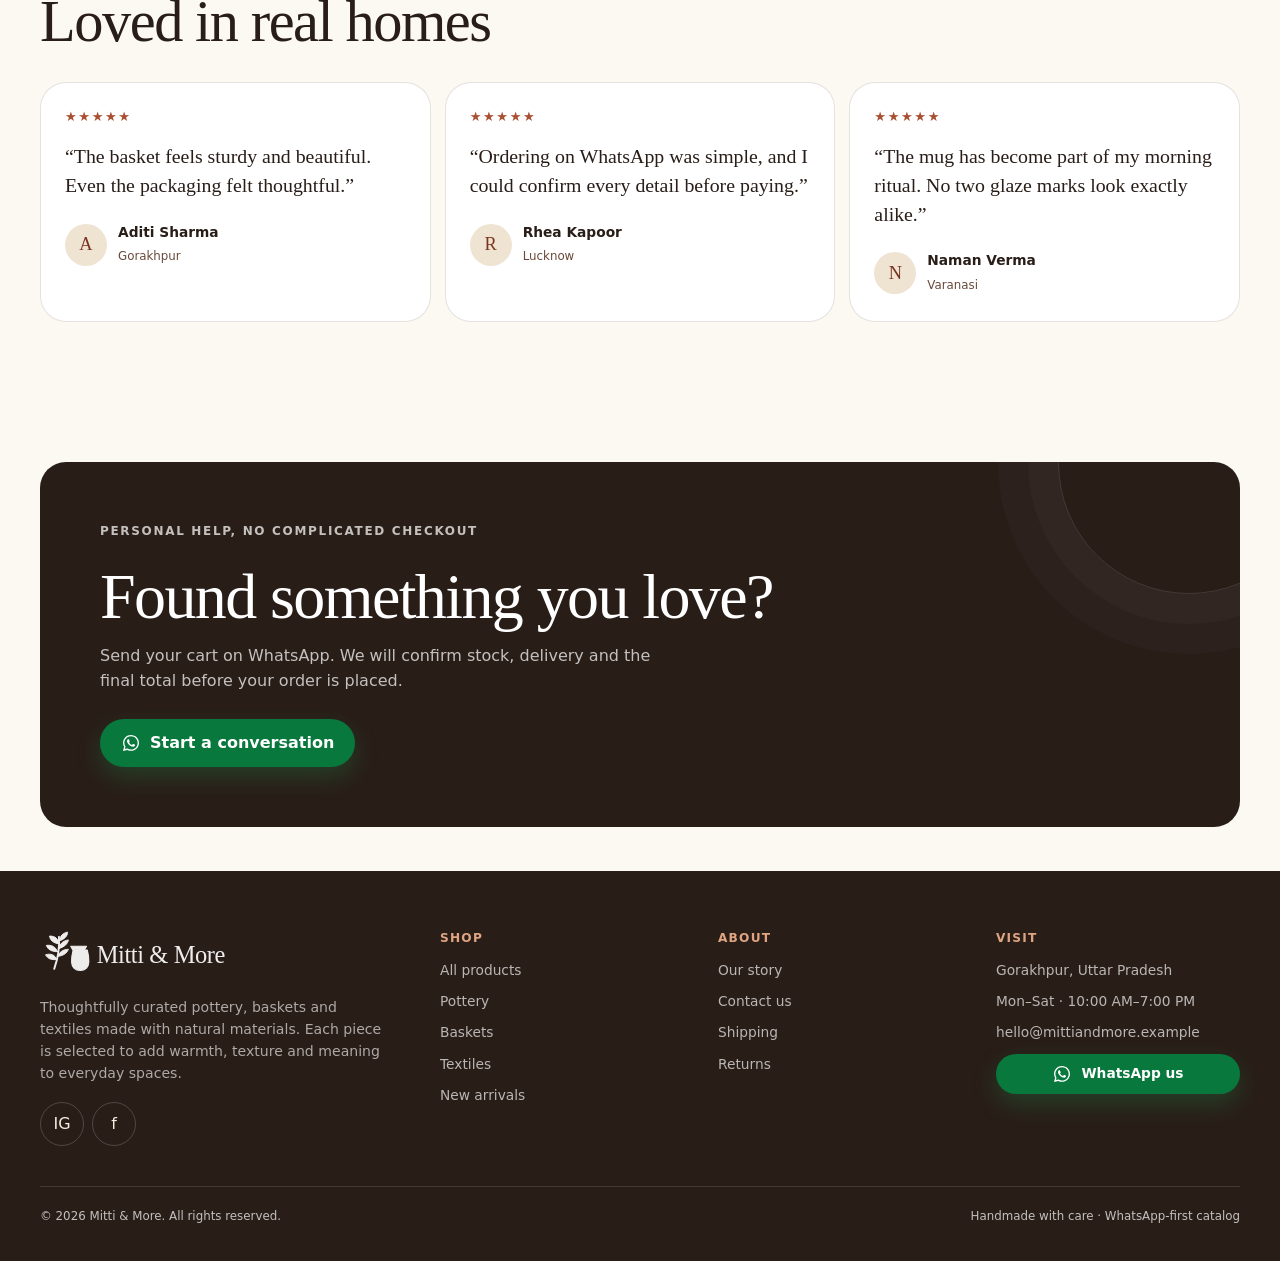
==== commit 9d0670b9: "Fix WhatsApp UI and production config" ====
--- a/index.html
+++ b/index.html
@@ -7,7 +7,10 @@
   <meta name="description" content="Shop thoughtfully curated pottery, baskets and handwoven textiles. Build your cart and order directly on WhatsApp.">
   <meta property="og:title" content="Mitti & More — Handmade for warmer living">
   <meta property="og:description" content="Natural pottery, baskets and textiles ordered directly on WhatsApp.">
-  <meta property="og:image" content="assets/images/hero/hero-home.jpg">
+  <meta property="og:image" content="https://mitti-more-whatsapp-catalog.vercel.app/assets/images/hero/hero-home.jpg">
+  <meta property="og:url" content="https://mitti-more-whatsapp-catalog.vercel.app/">
+  <meta property="og:type" content="website">
+  <meta name="twitter:card" content="summary_large_image">
   <title>Mitti & More — Handmade for warmer living</title>
   <link rel="icon" href="favicon.svg" type="image/svg+xml">
   <link rel="manifest" href="manifest.webmanifest">
--- a/css/style.css
+++ b/css/style.css
@@ -5,15 +5,15 @@
   --cream-150: #efe3d2;
   --sand-200: #ddc9ad;
   --sand-300: #ceb28f;
-  --terracotta-400: #d47a55;
-  --terracotta-500: #c56743;
-  --terracotta-700: #91472f;
-  --sage-500: #6f7954;
-  --brown-600: #735342;
+  --terracotta-400: #bd6543;
+  --terracotta-500: #a94f32;
+  --terracotta-700: #793522;
+  --sage-500: #56613b;
+  --brown-600: #68493a;
   --brown-800: #4b3428;
   --brown-950: #291d18;
-  --whatsapp: #1faa59;
-  --whatsapp-dark: #138a45;
+  --whatsapp: #08783d;
+  --whatsapp-dark: #065f31;
   --white: #ffffff;
   --danger: #a43c35;
   --line: rgba(75, 52, 40, .14);
@@ -39,6 +39,7 @@
   font-family: var(--sans);
   font-size: 16px;
   line-height: 1.55;
+  padding-bottom: calc(68px + env(safe-area-inset-bottom));
   -webkit-font-smoothing: antialiased;
 }
 body.menu-open,
@@ -179,23 +180,25 @@
 
 /* Product cards */
 .product-grid { display: grid; grid-template-columns: repeat(2, minmax(0, 1fr)); gap: 13px; }
-.product-card { min-width: 0; background: var(--white); border: 1px solid rgba(75,52,40,.08); border-radius: var(--radius-md); overflow: hidden; box-shadow: var(--shadow-sm); transition: transform .25s ease, box-shadow .25s ease; }
+.product-card { min-width: 0; display: flex; flex-direction: column; background: var(--white); border: 1px solid rgba(75,52,40,.08); border-radius: var(--radius-md); overflow: hidden; box-shadow: var(--shadow-sm); transition: transform .25s ease, box-shadow .25s ease; }
 .product-card:hover { transform: translateY(-5px); box-shadow: var(--shadow-md); }
 .product-media { display: block; position: relative; overflow: hidden; aspect-ratio: 1 / 1.08; background: var(--cream-100); }
 .product-media img { width: 100%; height: 100%; object-fit: cover; transition: transform .45s ease; }
 .product-card:hover .product-media img { transform: scale(1.035); }
 .product-badge { position: absolute; left: 10px; top: 10px; padding: 6px 9px; border-radius: 999px; background: rgba(252,249,243,.9); backdrop-filter: blur(8px); color: var(--terracotta-700); font-size: .64rem; font-weight: 850; letter-spacing: .04em; text-transform: uppercase; }
-.wishlist-btn { position: absolute; right: 9px; top: 9px; background: rgba(252,249,243,.9); backdrop-filter: blur(8px); width: 38px; height: 38px; }
+.wishlist-btn { position: absolute; right: 9px; top: 9px; background: rgba(252,249,243,.94); backdrop-filter: blur(8px); width: 44px; height: 44px; }
 .wishlist-btn.active { background: var(--terracotta-500); color: white; }
-.product-body { padding: 13px; }
+.product-body { padding: 13px; display: flex; flex: 1; flex-direction: column; }
+.product-body .product-actions { margin-top: auto; }
 .product-category { color: var(--sage-500); font-size: .65rem; font-weight: 800; letter-spacing: .08em; text-transform: uppercase; margin: 0 0 5px; }
-.product-title { font-family: var(--sans); font-weight: 700; font-size: .9rem; line-height: 1.28; letter-spacing: -.01em; margin: 0 0 7px; }
+.product-title { min-height: 2.56em; font-family: var(--sans); font-weight: 700; font-size: .9rem; line-height: 1.28; letter-spacing: -.01em; margin: 0 0 7px; }
 .product-price-row { display: flex; align-items: center; flex-wrap: wrap; gap: 7px; margin-bottom: 11px; }
 .product-price { font-weight: 850; font-size: .98rem; }
-.product-old-price { color: #967f72; font-size: .77rem; text-decoration: line-through; }
+.product-old-price { color: #71594d; font-size: .77rem; text-decoration: line-through; }
 .product-actions { display: flex; gap: 8px; }
-.product-actions .btn { flex: 1; padding-inline: 10px; }
-.quick-whatsapp { display: none; width: 40px; height: 40px; background: #e5f5e9; color: var(--whatsapp-dark); }
+.product-actions .btn { flex: 1; padding-inline: 10px; white-space: nowrap; }
+.product-actions .btn .icon { width: 16px; height: 16px; flex: 0 0 auto; }
+.quick-whatsapp { display: none; width: 44px; height: 44px; background: #e1f1e7; color: var(--whatsapp-dark); }
 
 /* Story + trust */
 .trust-grid { display: grid; grid-template-columns: repeat(2, 1fr); gap: 12px; }
@@ -346,7 +349,7 @@
 .footer-links { display: grid; gap: 10px; }
 .footer-links a { color: rgba(255,255,255,.68); font-size: .86rem; }
 .footer-links a:hover { color: white; }
-.footer-bottom { margin-top: 40px; padding-top: 20px; border-top: 1px solid rgba(255,255,255,.12); color: rgba(255,255,255,.42); font-size: .74rem; display: flex; justify-content: space-between; gap: 15px; flex-wrap: wrap; }
+.footer-bottom { margin-top: 40px; padding-top: 20px; border-top: 1px solid rgba(255,255,255,.12); color: rgba(255,255,255,.72); font-size: .74rem; display: flex; justify-content: space-between; gap: 15px; flex-wrap: wrap; }
 
 /* Mobile bottom nav */
 .mobile-bottom-nav { position: fixed; z-index: 45; bottom: 0; left: 0; right: 0; height: 68px; padding-bottom: env(safe-area-inset-bottom); background: rgba(255,255,255,.96); backdrop-filter: blur(12px); border-top: 1px solid var(--line); display: grid; grid-template-columns: repeat(4,1fr); }
@@ -434,3 +437,74 @@
 @media (prefers-reduced-motion: reduce) {
   *, *::before, *::after { scroll-behavior: auto !important; animation-duration: .01ms !important; transition-duration: .01ms !important; }
 }
+
+/* 2026 visual audit fixes */
+@media (max-width: 767px) {
+  .header-inner { gap: 6px; }
+  .brand-logo { width: 152px; max-width: calc(100% - 132px); flex: 0 1 152px; }
+  .header-actions { flex: 0 0 auto; }
+  .header-actions .icon-btn { width: 40px; height: 40px; }
+  .header-actions .header-wishlist { display: none; }
+  .header-actions .badge-count { right: 1px; top: 1px; }
+  .hero h1 { line-height: .93; }
+  .footer-links a { display: flex; align-items: center; min-height: 40px; padding-block: 7px; }
+  .policy-nav { margin-inline: 0; padding-inline: 0; }
+  body[data-page="product"] .whatsapp-float,
+  body[data-page="cart"] .whatsapp-float,
+  body[data-page="contact"] .whatsapp-float { display: none; }
+}
+
+@media (max-width: 480px) {
+  .section-heading { align-items: flex-start; flex-wrap: wrap; gap: 12px; }
+  .section-heading .btn-link { margin-left: auto; }
+  .product-actions .btn { gap: 6px; }
+}
+
+@media (max-width: 340px) {
+  .brand-logo { width: 136px; flex-basis: 136px; }
+  .header-actions [data-open-search] { display: none; }
+}
+
+
+/* Mobile footer chrome hotfix v3 */
+.badge-count[hidden] { display: none !important; }
+
+@media (max-width: 767px) {
+  .mobile-bottom-nav,
+  .whatsapp-float {
+    transition: transform .25s ease, opacity .2s ease;
+    will-change: transform, opacity;
+  }
+  body.footer-in-view .mobile-bottom-nav {
+    transform: translateY(calc(100% + env(safe-area-inset-bottom)));
+    opacity: 0;
+    pointer-events: none;
+  }
+  body.footer-in-view .whatsapp-float {
+    transform: translateY(96px);
+    opacity: 0;
+    pointer-events: none;
+  }
+  .site-footer { padding-bottom: 44px; }
+}
+
+/* Workflow WhatsApp/UI fixes */
+.icon-whatsapp,
+.icon-whatsapp path { fill: currentColor; stroke: none; }
+.btn .icon-whatsapp { width: 20px; height: 20px; flex: 0 0 auto; }
+.whatsapp-float .icon-whatsapp { width: 26px; height: 26px; }
+.btn:disabled,
+button:disabled { cursor: not-allowed; opacity: .58; transform: none !important; box-shadow: none !important; }
+.quick-whatsapp { display: inline-grid; width: 44px; height: 44px; flex: 0 0 44px; background: #e1f1e7; color: var(--whatsapp-dark); }
+@media (max-width: 767px) {
+  body[data-page="shop"] .whatsapp-float,
+  body[data-page="product"] .whatsapp-float,
+  body[data-page="wishlist"] .whatsapp-float,
+  body[data-page="cart"] .whatsapp-float,
+  body[data-page="contact"] .whatsapp-float { display: none; }
+}
+@media (max-width: 480px) {
+  .product-actions { gap: 6px; }
+  .product-actions .btn { gap: 5px; min-width: 0; }
+  .quick-whatsapp { width: 40px; height: 40px; flex-basis: 40px; }
+}
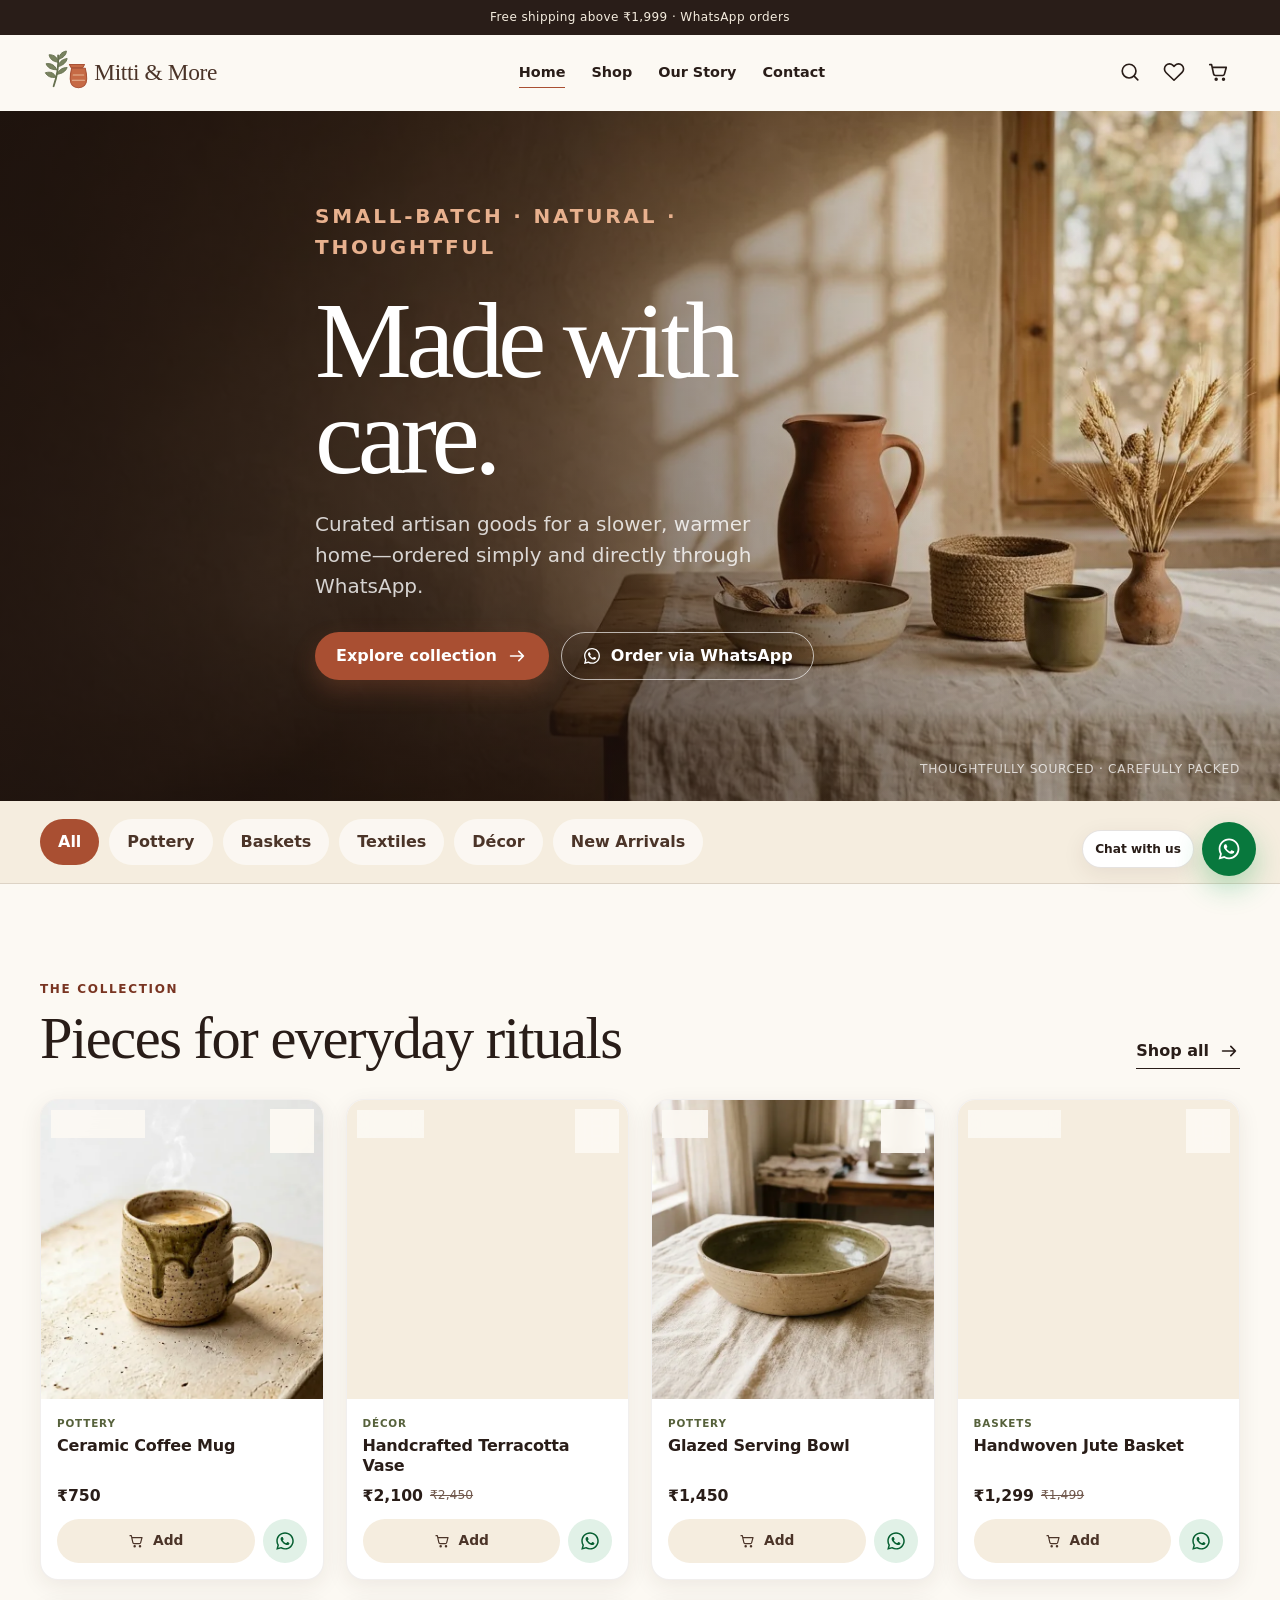
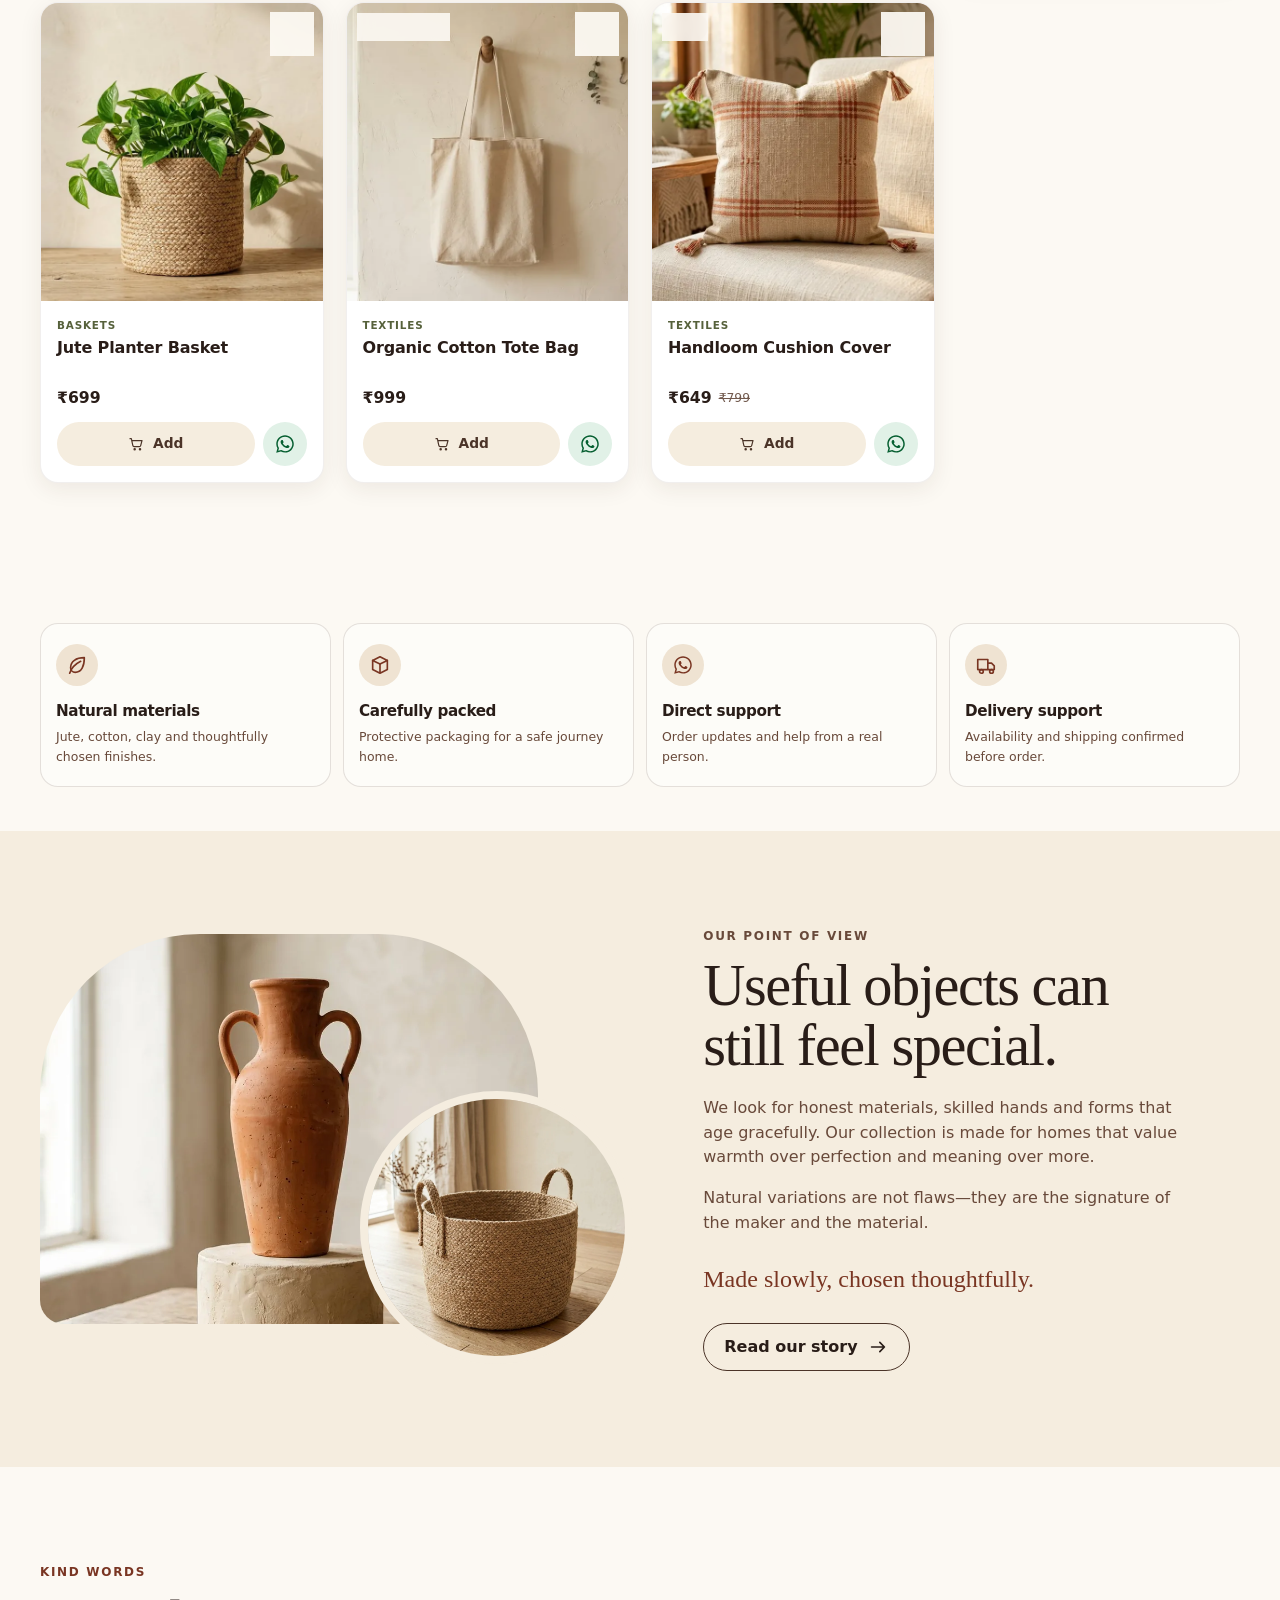
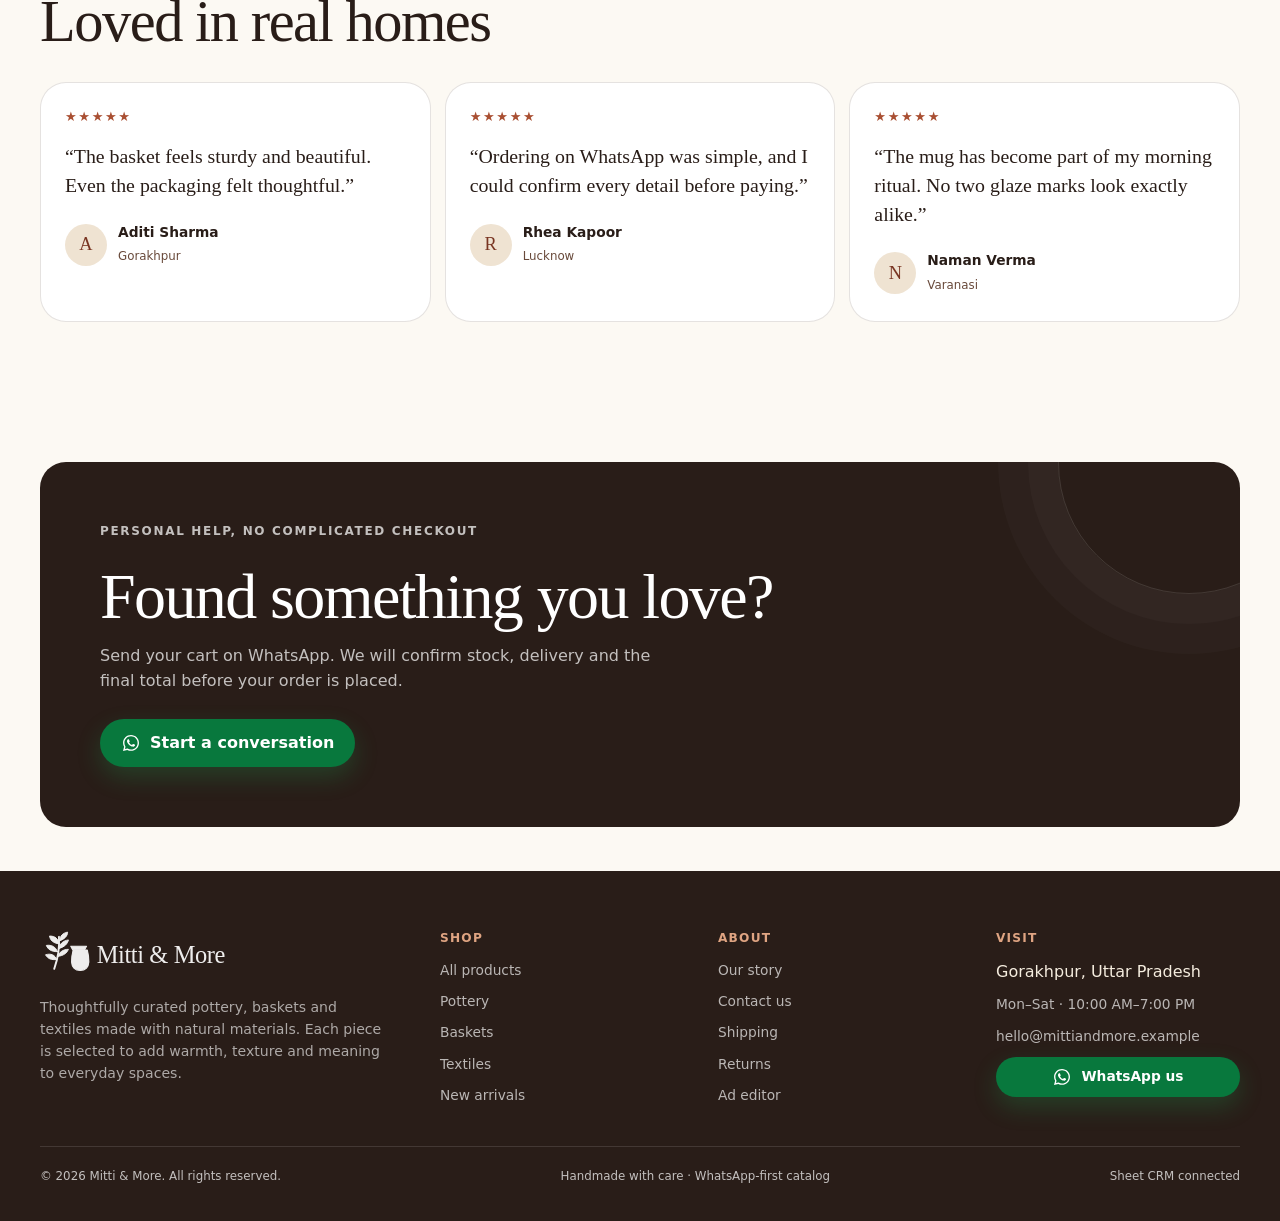
==== commit 7090b7bd: "Apply Mitti CRM + ad editor production patch" ====
--- a/index.html
+++ b/index.html
@@ -15,7 +15,7 @@
   <link rel="icon" href="favicon.svg" type="image/svg+xml">
   <link rel="manifest" href="manifest.webmanifest">
   <link rel="stylesheet" href="css/style.css">
-  <script src="js/store-config.js" defer></script>
+  <script src="js/store-config.js" defer></script><script src="js/sheet-api.js" defer></script>
   <script src="js/products.js" defer></script>
   <script src="js/app.js" defer></script>
 </head>
